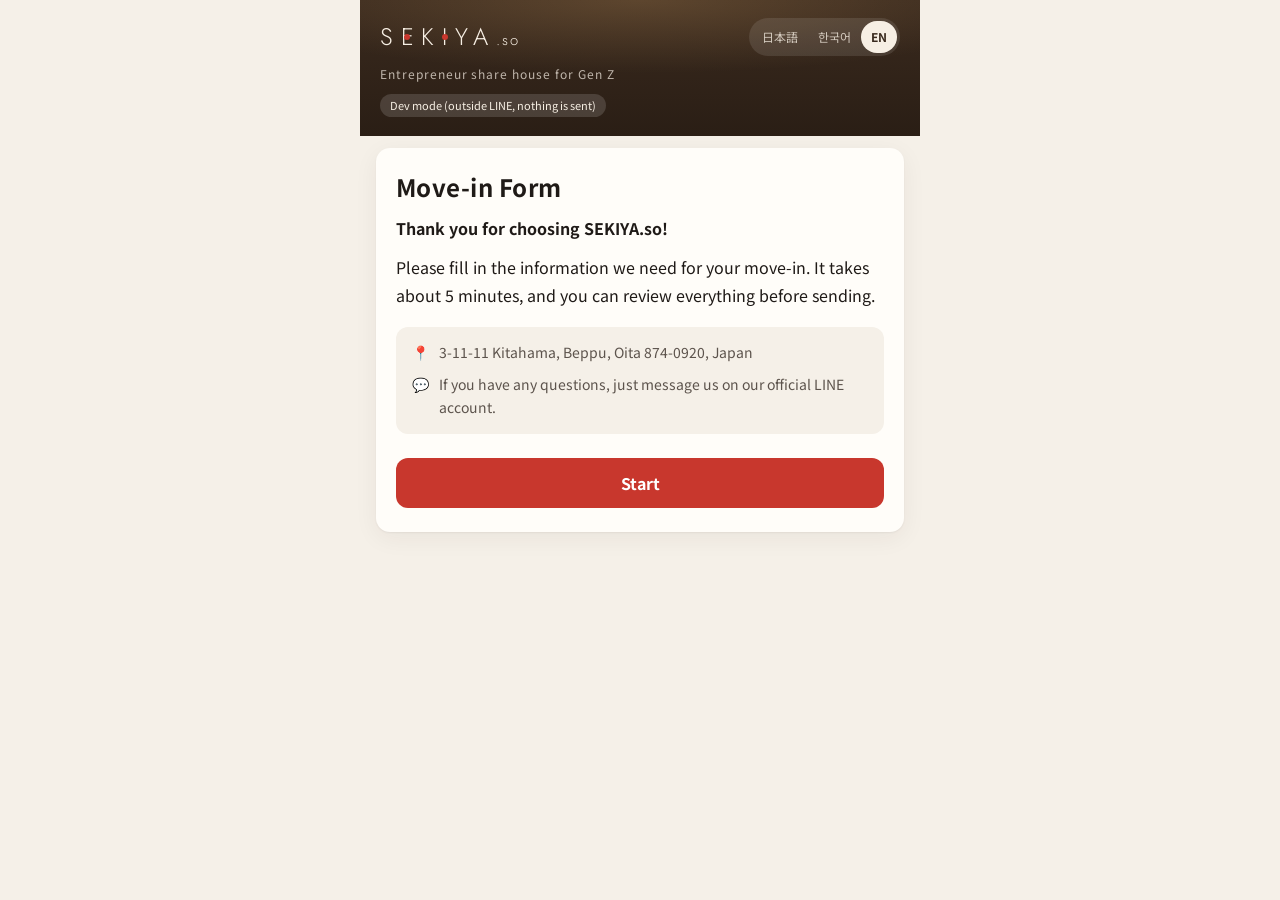
==== index.html @ 4f38663e "Add SEKIYA.so move-in form as a LINE mini app Replaces the Google Form so foreign applicants get nat" ====
<!doctype html>
<html lang="ja">
<head>
  <meta charset="utf-8">
  <meta name="viewport" content="width=device-width, initial-scale=1, viewport-fit=cover">
  <meta name="color-scheme" content="light">
  <meta name="theme-color" content="#1f1a17">
  <meta name="robots" content="noindex">
  <title>SEKIYA.so 入居確定フォーム</title>
  <link rel="preconnect" href="https://fonts.googleapis.com">
  <link rel="preconnect" href="https://fonts.gstatic.com" crossorigin>
  <link href="https://fonts.googleapis.com/css2?family=Jost:wght@300;500&family=Noto+Sans+JP:wght@400;500;700&family=Noto+Sans+KR:wght@400;500;700&display=swap" rel="stylesheet">
  <link rel="stylesheet" href="style.css">
</head>
<body>
  <div id="app" class="app" aria-live="polite"></div>
  <script charset="utf-8" src="https://static.line-scdn.net/liff/edge/2/sdk.js"></script>
  <script src="config.js"></script>
  <script src="i18n.js"></script>
  <script src="app.js"></script>
</body>
</html>
---- style.css ----
:root {
  --paper: #f5f0e8;
  --card: #fffdf9;
  --ink: #1f1a17;
  --ink-2: #5c534c;
  --ink-3: #8f857c;
  --line: #e4dbcf;
  --wood: #3a2a1e;
  --wood-2: #5a412d;
  --accent: #c8372d;
  --accent-ink: #ffffff;
  --accent-soft: #fbe9e6;
  --ok: #2f7a4f;
  --warn-bg: #fff6df;
  --warn-line: #ecd28f;
  --err: #b3261e;
  --err-bg: #fdecea;
  --radius: 14px;
  --shadow: 0 1px 2px rgba(58, 42, 30, 0.06), 0 6px 24px rgba(58, 42, 30, 0.06);
  --ease: cubic-bezier(0.2, 0.8, 0.2, 1);
  --font: "Noto Sans JP", "Noto Sans KR", system-ui, -apple-system, "Hiragino Sans", sans-serif;
}
:lang(ko) { --font: "Noto Sans KR", "Noto Sans JP", system-ui, -apple-system, sans-serif; }

* { box-sizing: border-box; }
html { -webkit-text-size-adjust: 100%; }
body {
  margin: 0;
  background: var(--paper);
  color: var(--ink);
  font-family: var(--font);
  font-size: 16px;
  line-height: 1.7;
  -webkit-font-smoothing: antialiased;
}
button, input, select, textarea { font: inherit; color: inherit; }

.app {
  max-width: 560px;
  margin: 0 auto;
  min-height: 100dvh;
  padding: 0 0 calc(96px + env(safe-area-inset-bottom));
}
.app[data-screen="intro"], .app[data-screen="done"] { padding-bottom: 40px; }

/* ---------- brand header ---------- */
.brand {
  background:
    radial-gradient(120% 90% at 50% 0%, rgba(255, 196, 120, 0.18), transparent 60%),
    linear-gradient(180deg, var(--wood) 0%, #2a1e15 100%);
  color: #f7efe4;
  padding: calc(18px + env(safe-area-inset-top)) 20px 18px;
}
.brand__row { display: flex; align-items: center; justify-content: space-between; gap: 12px; }
.wordmark {
  font-family: "Jost", sans-serif;
  font-weight: 300;
  font-size: 24px;
  letter-spacing: 0.32em;
  line-height: 1;
}
.wordmark .dot { position: relative; }
.wordmark .dot::after {
  content: "";
  position: absolute;
  left: 50%; top: 52%;
  width: 6px; height: 6px;
  margin-left: -0.16em;
  border-radius: 50%;
  background: var(--accent);
  transform: translate(-50%, -50%);
}
.wordmark small { font-size: 0.62em; letter-spacing: 0.12em; }
.brand__tag { margin: 8px 0 0; font-size: 12px; letter-spacing: 0.08em; color: rgba(247, 239, 228, 0.72); }
.devbadge {
  display: inline-block; margin: 10px 0 0; padding: 2px 10px;
  border-radius: 999px; background: rgba(255, 255, 255, 0.14); font-size: 11px;
}

.lang { display: flex; background: rgba(255, 255, 255, 0.1); border-radius: 999px; padding: 3px; }
.lang button {
  border: 0; background: transparent; color: rgba(247, 239, 228, 0.78);
  padding: 5px 10px; border-radius: 999px; font-size: 12px; cursor: pointer;
  transition: background 0.2s var(--ease), color 0.2s var(--ease);
  min-height: 32px;
}
.lang button.is-on { background: #f7efe4; color: var(--wood); font-weight: 700; }

/* ---------- progress ---------- */
.progress { padding: 16px 20px 4px; }
.progress__meta { display: flex; justify-content: space-between; align-items: baseline; font-size: 13px; }
.progress__label { font-weight: 700; }
.progress__count { color: var(--ink-3); font-variant-numeric: tabular-nums; }
.progress__bar { margin-top: 8px; height: 4px; border-radius: 4px; background: var(--line); overflow: hidden; }
.progress__bar i { display: block; height: 100%; background: var(--accent); border-radius: 4px; transition: width 0.45s var(--ease); }

/* ---------- card ---------- */
.card {
  background: var(--card);
  margin: 12px 16px 0;
  padding: 22px 20px 24px;
  border-radius: var(--radius);
  box-shadow: var(--shadow);
}
.is-entering .card { animation: rise 0.35s var(--ease); }
@keyframes rise { from { opacity: 0; transform: translateY(6px); } to { opacity: 1; transform: none; } }
@media (prefers-reduced-motion: reduce) { .card { animation: none; } .progress__bar i { transition: none; } }

h1 { font-size: 24px; line-height: 1.4; margin: 0 0 12px; letter-spacing: 0.02em; }
h2 { font-size: 20px; line-height: 1.4; margin: 0 0 18px; }
h3 { font-size: 15px; margin: 0; }
p { margin: 0 0 12px; }
.lead { font-weight: 700; }
.muted { color: var(--ink-3); }

.intro .facts { margin: 18px 0 24px; padding: 14px 16px; border-radius: 12px; background: var(--paper); font-size: 14px; }
.intro .facts div { display: flex; gap: 10px; }
.intro .facts div + div { margin-top: 8px; }
.intro .facts dt { flex: none; }
.intro .facts dd { margin: 0; color: var(--ink-2); }

/* ---------- fields ---------- */
.fields { display: flex; flex-wrap: wrap; gap: 22px 12px; }
.field { width: 100%; margin: 0; padding: 0; border: 0; min-width: 0; }
.field--half { width: calc(50% - 6px); }
legend { padding: 0; }
.label { display: flex; align-items: center; flex-wrap: wrap; gap: 6px; font-weight: 700; font-size: 15px; line-height: 1.5; margin-bottom: 8px; }
.tag { font-size: 11px; font-weight: 500; padding: 1px 7px; border-radius: 4px; background: var(--line); color: var(--ink-2); }
.tag--req { background: var(--accent-soft); color: var(--accent); }
.hint { font-size: 13px; color: var(--ink-3); margin: -4px 0 8px; line-height: 1.55; }

.input {
  width: 100%;
  min-height: 48px;
  padding: 11px 14px;
  border: 1.5px solid var(--line);
  border-radius: 10px;
  background: #fff;
  font-size: 16px;
  transition: border-color 0.15s var(--ease), box-shadow 0.15s var(--ease);
  -webkit-appearance: none;
  appearance: none;
}
textarea.input { resize: vertical; line-height: 1.6; }
input[type="date"].input, input[type="datetime-local"].input { min-height: 48px; display: block; }
.input:focus, .select select:focus { outline: none; border-color: var(--wood-2); box-shadow: 0 0 0 3px rgba(90, 65, 45, 0.14); }
.has-err .input, .has-err .select select { border-color: var(--err); }
.other-input { margin-top: 10px; }

.select { position: relative; }
.select::after {
  content: ""; position: absolute; right: 16px; top: 50%; width: 8px; height: 8px;
  border-right: 2px solid var(--ink-2); border-bottom: 2px solid var(--ink-2);
  transform: translateY(-70%) rotate(45deg); pointer-events: none;
}
.select select {
  width: 100%; min-height: 48px; padding: 11px 40px 11px 14px;
  border: 1.5px solid var(--line); border-radius: 10px; background: #fff;
  font-size: 16px; -webkit-appearance: none; appearance: none;
}

.choices { display: grid; gap: 8px; }
.choices--inline { grid-template-columns: repeat(auto-fill, minmax(120px, 1fr)); }
.choices--cards { grid-template-columns: 1fr 1fr; }
.choice { position: relative; display: block; cursor: pointer; }
.choice input { position: absolute; opacity: 0; inset: 0; margin: 0; cursor: pointer; }
.choice span {
  display: flex; align-items: center; gap: 10px;
  min-height: 48px; padding: 10px 14px;
  border: 1.5px solid var(--line); border-radius: 10px; background: #fff;
  font-size: 15px; line-height: 1.45;
  transition: border-color 0.15s var(--ease), background 0.15s var(--ease);
}
.choice span::before {
  content: ""; flex: none; width: 18px; height: 18px; border-radius: 50%;
  border: 2px solid #c9bdb0; background: #fff;
  transition: border-color 0.15s var(--ease), box-shadow 0.15s var(--ease);
}
.choice input:checked + span { border-color: var(--accent); background: var(--accent-soft); font-weight: 500; }
.choice input:checked + span::before { border-color: var(--accent); box-shadow: inset 0 0 0 4px #fff; background: var(--accent); }
.choice input:focus-visible + span { box-shadow: 0 0 0 3px rgba(200, 55, 45, 0.22); }
.choice--card span { min-height: 64px; justify-content: flex-start; font-weight: 500; }
.has-err .choice span { border-color: #e9b9b5; }
@media (hover: hover) { .choice:hover span { border-color: #cdbfb1; } }

.confirm {
  display: flex; gap: 12px; align-items: flex-start; cursor: pointer;
  padding: 14px; border-radius: 12px; background: var(--paper); border: 1.5px solid transparent;
  font-size: 15px; line-height: 1.55; position: relative;
}
.confirm input { position: absolute; opacity: 0; width: 1px; height: 1px; }
.confirm__box {
  flex: none; width: 22px; height: 22px; margin-top: 1px; border-radius: 6px;
  border: 2px solid #bfb2a4; background: #fff; position: relative;
  transition: background 0.15s var(--ease), border-color 0.15s var(--ease);
}
.confirm input:checked + .confirm__box { background: var(--accent); border-color: var(--accent); }
.confirm input:checked + .confirm__box::after {
  content: ""; position: absolute; left: 6px; top: 2px; width: 6px; height: 11px;
  border: solid #fff; border-width: 0 2.5px 2.5px 0; transform: rotate(45deg);
}
.confirm input:focus-visible + .confirm__box { box-shadow: 0 0 0 3px rgba(200, 55, 45, 0.22); }
.has-err .confirm { border-color: #e9b9b5; background: var(--err-bg); }

.note {
  width: 100%; padding: 12px 14px; border-radius: 10px;
  background: var(--warn-bg); border: 1px solid var(--warn-line);
  font-size: 14px; color: #6b5420; line-height: 1.6;
}
.err { color: var(--err); font-size: 13px; margin: 6px 0 0; }
.err::before { content: "! "; font-weight: 700; }

.banner { padding: 12px 14px; border-radius: 10px; font-size: 14px; line-height: 1.6; margin: 0 0 18px; }
.banner--err { background: var(--err-bg); color: var(--err); }
.banner--warn { background: var(--warn-bg); color: #6b5420; border: 1px solid var(--warn-line); }

/* ---------- review ---------- */
.review { border-top: 1px solid var(--line); padding: 16px 0 6px; }
.review:first-of-type { margin-top: 8px; }
.review__head { display: flex; justify-content: space-between; align-items: center; margin-bottom: 8px; }
.review dl { margin: 0; }
.review .row { display: grid; grid-template-columns: minmax(0, 0.9fr) minmax(0, 1.1fr); gap: 12px; padding: 7px 0; font-size: 14px; }
.review dt { color: var(--ink-3); line-height: 1.5; }
.review dd { margin: 0; word-break: break-word; line-height: 1.5; }
@media (max-width: 380px) { .review .row { grid-template-columns: 1fr; gap: 0; } }

/* ---------- buttons ---------- */
.btn {
  display: inline-flex; align-items: center; justify-content: center; gap: 8px;
  min-height: 50px; padding: 0 22px; border-radius: 12px; border: 1.5px solid transparent;
  font-weight: 700; font-size: 16px; cursor: pointer;
  transition: transform 0.12s var(--ease), background 0.15s var(--ease), opacity 0.15s;
  -webkit-tap-highlight-color: transparent;
}
.btn:active { transform: scale(0.98); }
.btn:disabled { opacity: 0.6; cursor: default; transform: none; }
.btn--primary { background: var(--accent); color: var(--accent-ink); }
.btn--ghost { background: transparent; border-color: var(--line); color: var(--ink-2); }
.btn--small { min-height: 34px; padding: 0 14px; font-size: 13px; border-color: var(--line); background: #fff; color: var(--ink-2); border-radius: 999px; }
.btn--block { width: 100%; }
.btn:focus-visible { outline: 3px solid rgba(200, 55, 45, 0.35); outline-offset: 2px; }

.bar {
  position: fixed; left: 0; right: 0; bottom: 0; z-index: 10;
  display: grid; grid-template-columns: 1fr 2fr; gap: 10px;
  max-width: 560px; margin: 0 auto;
  padding: 12px 16px calc(12px + env(safe-area-inset-bottom));
  background: linear-gradient(180deg, rgba(245, 240, 232, 0) 0%, var(--paper) 26%);
}

.spinner { width: 16px; height: 16px; border-radius: 50%; border: 2px solid rgba(255,255,255,0.45); border-top-color: #fff; animation: spin 0.8s linear infinite; }
@keyframes spin { to { transform: rotate(360deg); } }

/* ---------- done ---------- */
.done { text-align: center; padding-top: 36px; }
.done__mark svg { width: 72px; height: 72px; margin: 0 auto 14px; display: block; }
.done__mark circle { fill: none; stroke: var(--ok); stroke-width: 2.5; stroke-dasharray: 151; stroke-dashoffset: 151; animation: draw 0.6s var(--ease) forwards; }
.done__mark path { fill: none; stroke: var(--ok); stroke-width: 3.5; stroke-linecap: round; stroke-linejoin: round; stroke-dasharray: 40; stroke-dashoffset: 40; animation: draw 0.4s 0.45s var(--ease) forwards; }
@keyframes draw { to { stroke-dashoffset: 0; } }
.done p { color: var(--ink-2); }
.done .btn { margin-top: 12px; }

/* ---------- toast ---------- */
.toast {
  position: fixed; left: 50%; bottom: calc(96px + env(safe-area-inset-bottom)); z-index: 20;
  transform: translate(-50%, 8px); opacity: 0;
  background: var(--ink); color: #fff; font-size: 13px; padding: 9px 16px; border-radius: 999px;
  transition: opacity 0.25s var(--ease), transform 0.25s var(--ease);
  white-space: nowrap; max-width: calc(100% - 32px); overflow: hidden; text-overflow: ellipsis;
}
.toast.is-on { opacity: 1; transform: translate(-50%, 0); }
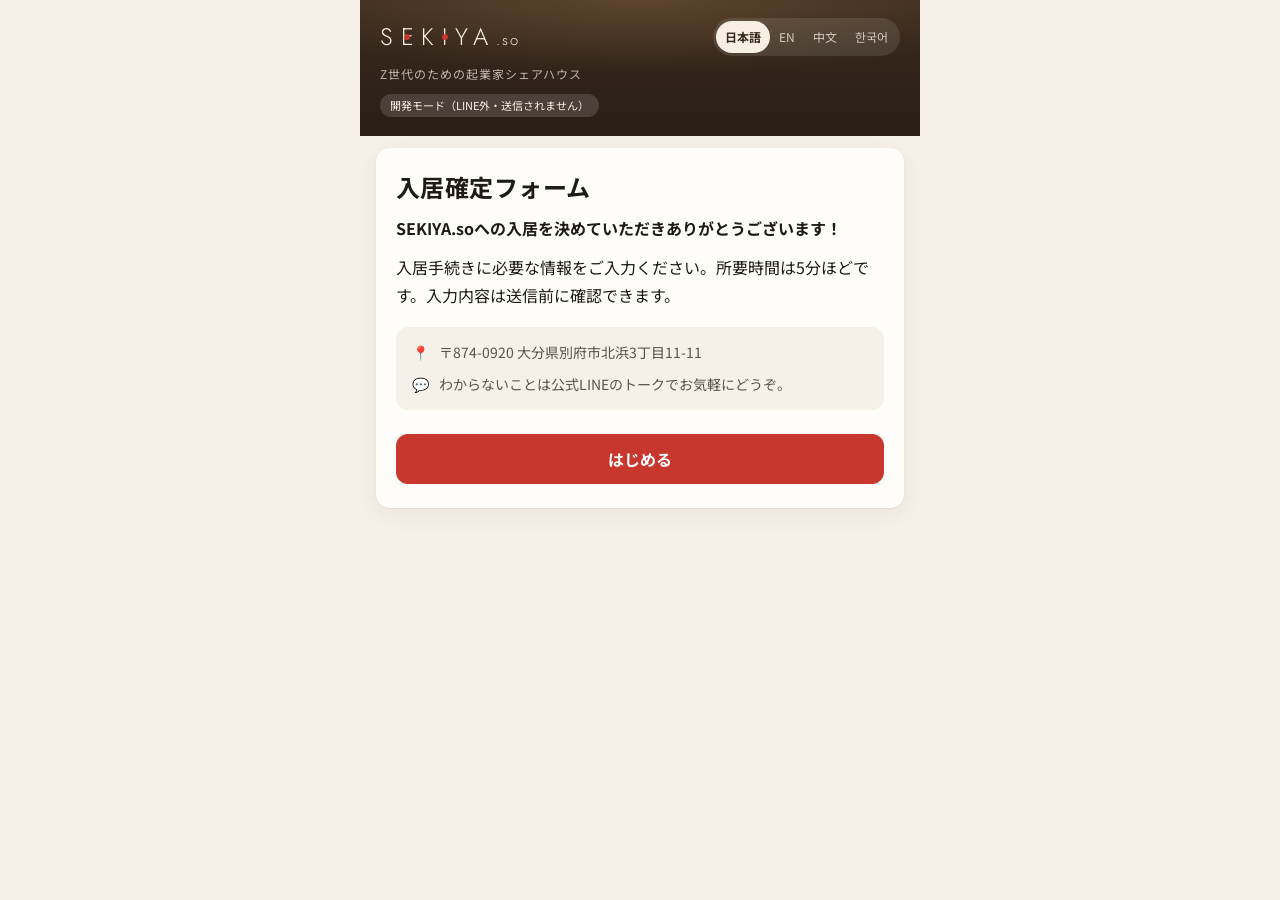
==== commit 5eb4acd2: "Default to Japanese and add Simplified Chinese Most applicants are Japanese, so the form no longer f" ====
--- a/index.html
+++ b/index.html
@@ -9,7 +9,7 @@
   <title>SEKIYA.so 入居確定フォーム</title>
   <link rel="preconnect" href="https://fonts.googleapis.com">
   <link rel="preconnect" href="https://fonts.gstatic.com" crossorigin>
-  <link href="https://fonts.googleapis.com/css2?family=Jost:wght@300;500&family=Noto+Sans+JP:wght@400;500;700&family=Noto+Sans+KR:wght@400;500;700&display=swap" rel="stylesheet">
+  <link href="https://fonts.googleapis.com/css2?family=Jost:wght@300;500&family=Noto+Sans+JP:wght@400;500;700&family=Noto+Sans+SC:wght@400;500;700&family=Noto+Sans+KR:wght@400;500;700&display=swap" rel="stylesheet">
   <link rel="stylesheet" href="style.css">
 </head>
 <body>
--- a/style.css
+++ b/style.css
@@ -20,7 +20,10 @@
   --ease: cubic-bezier(0.2, 0.8, 0.2, 1);
   --font: "Noto Sans JP", "Noto Sans KR", system-ui, -apple-system, "Hiragino Sans", sans-serif;
 }
+:lang(zh) { --font: "Noto Sans SC", "Noto Sans JP", system-ui, -apple-system, "PingFang SC", sans-serif; }
 :lang(ko) { --font: "Noto Sans KR", "Noto Sans JP", system-ui, -apple-system, sans-serif; }
+.lang button:lang(zh) { font-family: "Noto Sans SC", sans-serif; }
+.lang button:lang(ko) { font-family: "Noto Sans KR", sans-serif; }
 
 * { box-sizing: border-box; }
 html { -webkit-text-size-adjust: 100%; }
@@ -51,7 +54,7 @@
   color: #f7efe4;
   padding: calc(18px + env(safe-area-inset-top)) 20px 18px;
 }
-.brand__row { display: flex; align-items: center; justify-content: space-between; gap: 12px; }
+.brand__row { display: flex; flex-wrap: wrap; align-items: center; justify-content: space-between; gap: 12px; }
 .wordmark {
   font-family: "Jost", sans-serif;
   font-weight: 300;
@@ -80,7 +83,7 @@
 .lang { display: flex; background: rgba(255, 255, 255, 0.1); border-radius: 999px; padding: 3px; }
 .lang button {
   border: 0; background: transparent; color: rgba(247, 239, 228, 0.78);
-  padding: 5px 10px; border-radius: 999px; font-size: 12px; cursor: pointer;
+  padding: 5px 9px; border-radius: 999px; font-size: 12px; cursor: pointer; white-space: nowrap;
   transition: background 0.2s var(--ease), color 0.2s var(--ease);
   min-height: 32px;
 }
